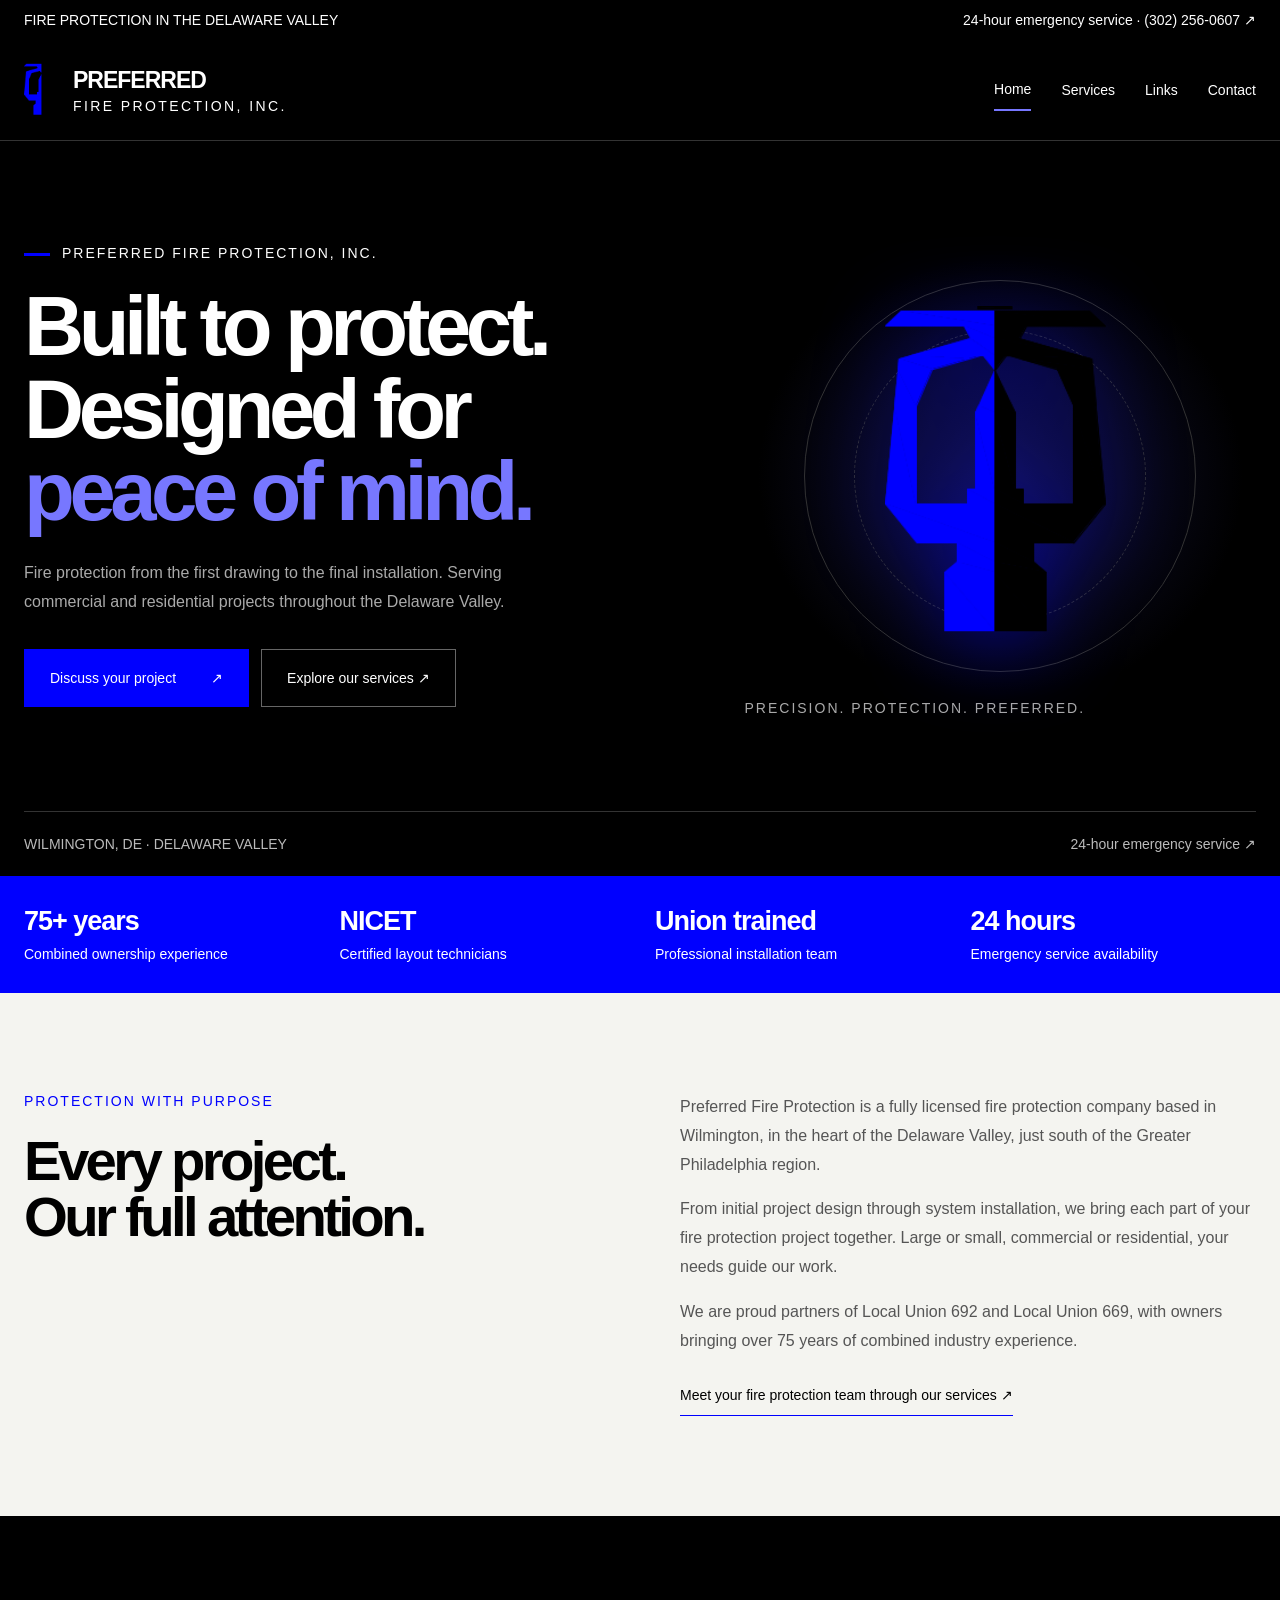
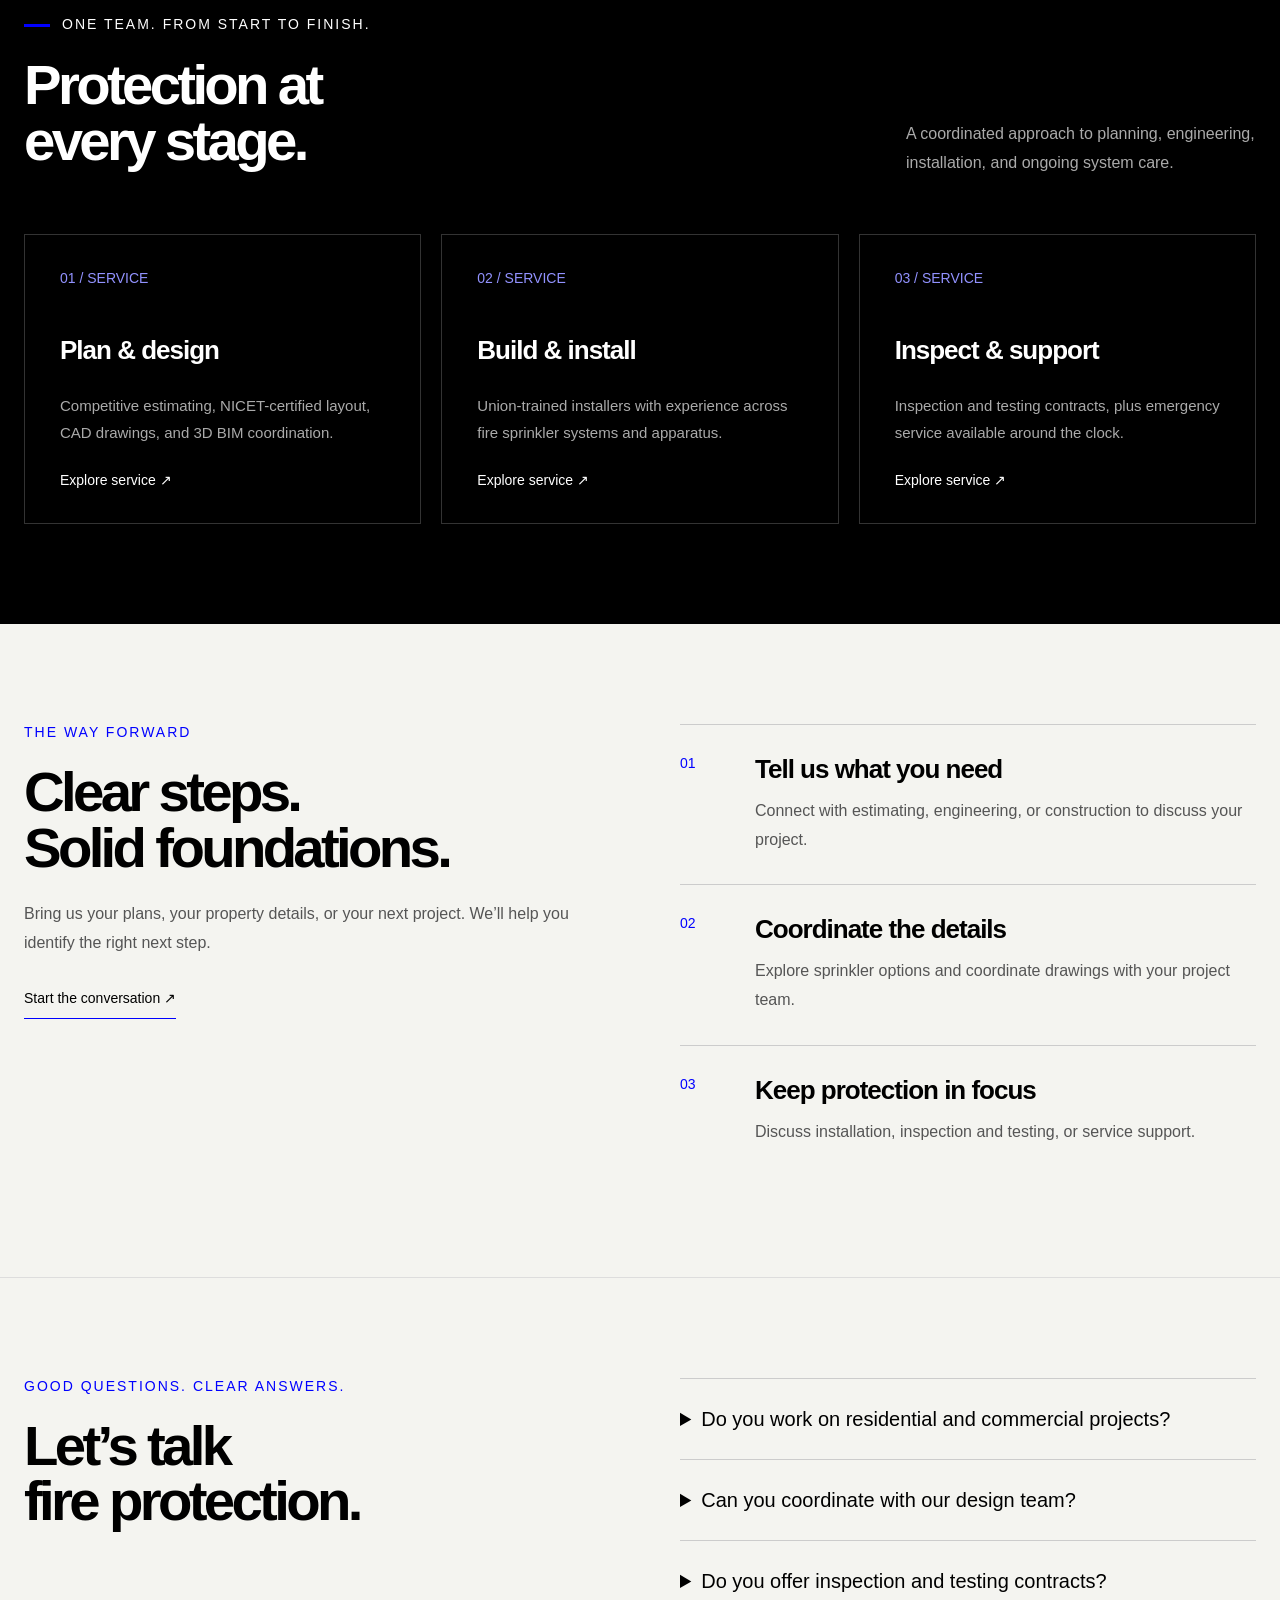
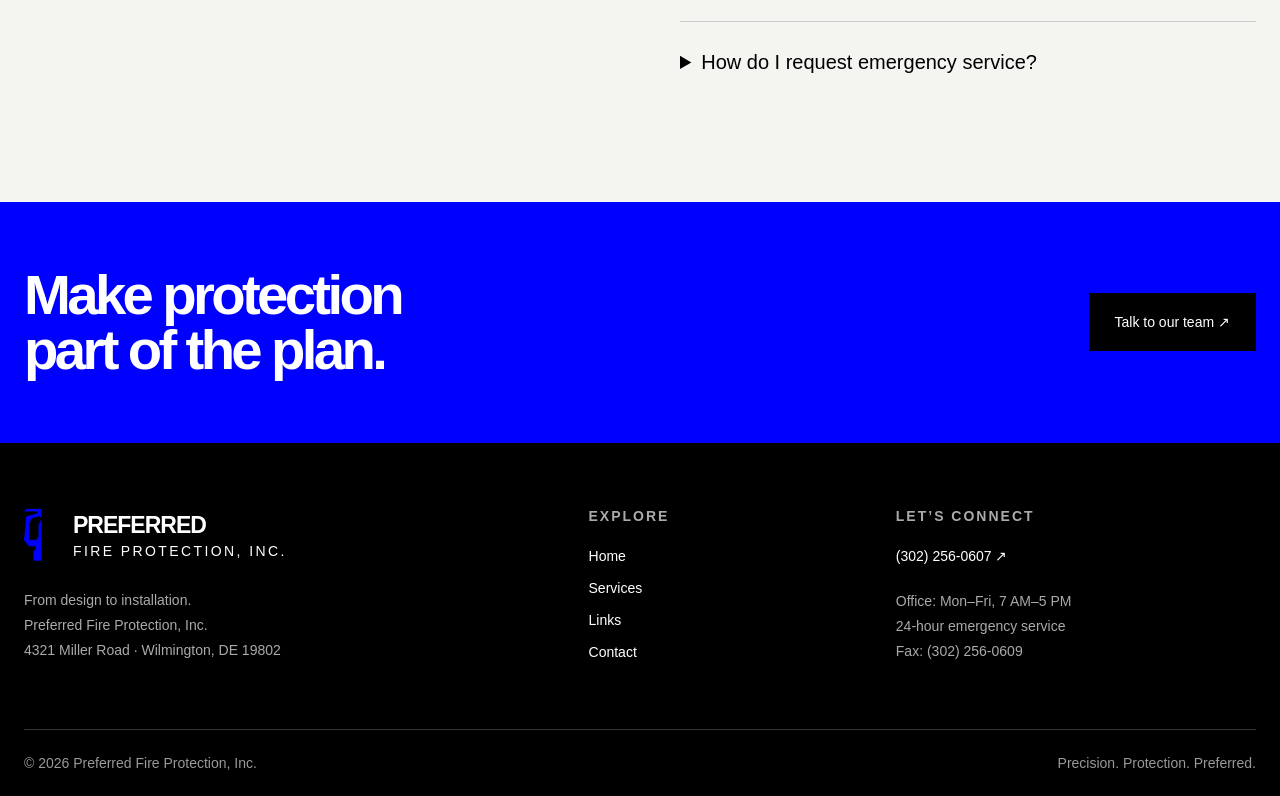
==== index.html @ bbe1a0db "Files" ====
<!doctype html><html lang="en"><head><meta charset="utf-8"><meta name="viewport" content="width=device-width,initial-scale=1"><meta name="theme-color" content="#000000"><title>Home | Preferred Fire Protection</title><meta name="description" content="Preferred Fire Protection in Wilmington, Delaware. Fire sprinkler design, installation, inspection, testing and 24-hour emergency service."><link rel="icon" href="assets/sprinklerPic3.png"><link rel="stylesheet" href="style.css"><script defer src="app.js"></script></head><body><div class="topbar"><div class="wrap"><span>FIRE PROTECTION IN THE DELAWARE VALLEY</span><a href="tel:+13022560607">24-hour emergency service · (302) 256-0607 ↗</a></div></div><header><div class="wrap"><a class="brand" href="index.html" aria-label="Preferred Fire Protection home"><img src="assets/sprinklerPic3.png" alt=""><div><strong>PREFERRED</strong><small>FIRE PROTECTION, INC.</small></div></a><button class="menu" aria-expanded="false" aria-controls="navigation">Menu</button><nav id="navigation"><a href="index.html" aria-current="page">Home</a><a href="services.html" >Services</a><a href="links.html" >Links</a><a href="contact.html" >Contact</a></nav></div></header><main id="main"><section class="hero"><div class="wrap hero-grid"><div><span class="eyebrow">Preferred Fire Protection, Inc.</span><h1>Built to protect.<br>Designed for<br><em>peace of mind.</em></h1><p>Fire protection from the first drawing to the final installation. Serving commercial and residential projects throughout the Delaware Valley.</p><div class="actions"><a class="btn" href="contact.html">Discuss your project <span>↗</span></a><a class="btn outline" href="services.html">Explore our services ↗</a></div></div><div class="art"><img src="assets/sprinklerPic3.png" alt="Preferred Fire Protection's original blue sprinkler artwork"><small>PRECISION. PROTECTION. PREFERRED.</small></div></div><div class="wrap hero-foot"><span>WILMINGTON, DE · DELAWARE VALLEY</span><a href="tel:+13022560607">24-hour emergency service ↗</a></div></section><section class="trust"><div class="wrap"><div><b>75+ years</b><span>Combined ownership experience</span></div><div><b>NICET</b><span>Certified layout technicians</span></div><div><b>Union trained</b><span>Professional installation team</span></div><div><b>24 hours</b><span>Emergency service availability</span></div></div></section><section class="section"><div class="wrap split reveal"><div><span class="tag">Protection with purpose</span><h2>Every project.<br>Our full attention.</h2></div><div><p>Preferred Fire Protection is a fully licensed fire protection company based in Wilmington, in the heart of the Delaware Valley, just south of the Greater Philadelphia region.</p><p>From initial project design through system installation, we bring each part of your fire protection project together. Large or small, commercial or residential, your needs guide our work.</p><p>We are proud partners of Local Union 692 and Local Union 669, with owners bringing over 75 years of combined industry experience.</p><a class="text-link" href="services.html">Meet your fire protection team through our services ↗</a></div></div></section><section class="section dark"><div class="wrap"><div class="heading reveal"><div><span class="eyebrow">One team. From start to finish.</span><h2>Protection at<br>every stage.</h2></div><p>A coordinated approach to planning, engineering, installation, and ongoing system care.</p></div><div class="cards"><article class="card reveal"><span class="number">01 / SERVICE</span><h3>Plan & design</h3><p>Competitive estimating, NICET-certified layout, CAD drawings, and 3D BIM coordination.</p><a href="services.html#service-0">Explore service ↗</a></article><article class="card reveal"><span class="number">02 / SERVICE</span><h3>Build & install</h3><p>Union-trained installers with experience across fire sprinkler systems and apparatus.</p><a href="services.html#service-2">Explore service ↗</a></article><article class="card reveal"><span class="number">03 / SERVICE</span><h3>Inspect & support</h3><p>Inspection and testing contracts, plus emergency service available around the clock.</p><a href="services.html#service-3">Explore service ↗</a></article></div></div></section><section class="section"><div class="wrap split"><div class="reveal"><span class="tag">The way forward</span><h2>Clear steps.<br>Solid foundations.</h2><p>Bring us your plans, your property details, or your next project. We’ll help you identify the right next step.</p><a class="text-link" href="contact.html">Start the conversation ↗</a></div><div class="reveal"><article class="line"><span>01</span><div><h3>Tell us what you need</h3><p>Connect with estimating, engineering, or construction to discuss your project.</p></div></article><article class="line"><span>02</span><div><h3>Coordinate the details</h3><p>Explore sprinkler options and coordinate drawings with your project team.</p></div></article><article class="line"><span>03</span><div><h3>Keep protection in focus</h3><p>Discuss installation, inspection and testing, or service support.</p></div></article></div></div></section><section class="section" style="border-top:1px solid #ddd"><div class="wrap split"><div><span class="tag">Good questions. Clear answers.</span><h2>Let’s talk<br>fire protection.</h2></div><div class="faq reveal"><details><summary>Do you work on residential and commercial projects?</summary><p>Yes. Preferred Fire Protection handles projects of all sizes, from commercial buildings to residential properties.</p></details><details><summary>Can you coordinate with our design team?</summary><p>Yes. Our layout technicians offer CAD drawings and 3D BIM coordination, with REVIT files available when required.</p></details><details><summary>Do you offer inspection and testing contracts?</summary><p>Yes. Contact our office to discuss an inspection and testing contract for your property.</p></details><details><summary>How do I request emergency service?</summary><p>Call (302) 256-0607 for 24-hour emergency service. For an active fire or immediate danger, call 911 first.</p></details></div></div></section></main><section class="cta"><div class="wrap"><h2>Make protection<br>part of the plan.</h2><a class="btn" href="contact.html">Talk to our team ↗</a></div></section><footer><div class="wrap"><div class="footer-grid"><div><a class="brand" href="index.html" aria-label="Preferred Fire Protection home"><img src="assets/sprinklerPic3.png" alt=""><div><strong>PREFERRED</strong><small>FIRE PROTECTION, INC.</small></div></a><p>From design to installation.<br>Preferred Fire Protection, Inc.<br>4321 Miller Road · Wilmington, DE 19802</p></div><div><h3>EXPLORE</h3><a href="index.html">Home</a><a href="services.html">Services</a><a href="links.html">Links</a><a href="contact.html">Contact</a></div><div><h3>LET’S CONNECT</h3><a href="tel:+13022560607">(302) 256-0607 ↗</a><p>Office: Mon–Fri, 7 AM–5 PM<br>24-hour emergency service<br>Fax: (302) 256-0609</p></div></div><div class="copyright"><span>© 2026 Preferred Fire Protection, Inc.</span><span>Precision. Protection. Preferred.</span></div></div></footer></body></html>
---- style.css ----
*{box-sizing:border-box} :root{--blue:#0000ff;--ink:#000;--paper:#f4f4f0}html{scroll-behavior:smooth;scroll-padding-top:30px}body{margin:0;background:var(--paper);color:#000;font:16px Arial,Helvetica,sans-serif}a{color:inherit;text-decoration:none}button,input,select,textarea{font:inherit}button,a{touch-action:manipulation}a:focus-visible,button:focus-visible,summary:focus-visible{outline:3px solid #7777ff;outline-offset:6px}.wrap{width:calc(100% - 48px);max-width:1240px;margin-inline:auto}.topbar{background:#000;color:#fff;font-size:14px}.topbar .wrap{display:flex;justify-content:space-between;padding-block:12px}header{background:#000;color:white;border-bottom:1px solid #333}header .wrap{height:100px;display:flex;align-items:center;justify-content:space-between;gap:30px}.brand{display:flex;align-items:center;gap:12px}.brand img{height:55px;width:37px;object-fit:contain}.brand strong{font-size:23px;letter-spacing:-1px}.brand small{display:block;font-size:14px;letter-spacing:2.4px;margin-top:4px}nav{display:flex;gap:30px;align-items:center}nav a{font-size:14px;padding:12px 0}nav a[aria-current],nav a:hover{border-bottom:2px solid #7777ff}.btn{display:inline-flex;align-items:center;justify-content:space-between;gap:35px;background:var(--blue);padding:20px 25px;color:white;font-size:14px;border:1px solid var(--blue);transition:transform .25s,background .25s;cursor:pointer}.btn:hover{transform:translateY(-3px);background:#2222ff}.btn.outline{background:transparent;border-color:#666}.menu{display:none;background:transparent;border:1px solid #666;color:white;padding:10px}.hero{background:#000;color:white;position:relative;overflow:hidden}.hero-grid{min-height:670px;display:grid;grid-template-columns:1.35fr 1fr;align-items:center;gap:30px;padding-block:80px}.eyebrow{display:block;font-size:14px;text-transform:uppercase;letter-spacing:2px;margin-bottom:25px}.eyebrow:before{content:'';display:inline-block;width:26px;height:3px;background:var(--blue);vertical-align:middle;margin-right:12px}h1,h2,h3,p{margin-top:0}h1,h2{font-weight:600;letter-spacing:-.065em;line-height:.99}h1{font-size:clamp(54px,6.5vw,94px);margin-bottom:26px}h1 em{font-style:normal;color:#7777ff}h2{font-size:clamp(40px,4.4vw,64px);margin-bottom:25px}h3{font-size:26px;letter-spacing:-1px;line-height:1.15}p{line-height:1.8;color:#555;max-width:650px}.hero p{color:#aaa;max-width:490px;margin-bottom:32px}.actions{display:flex;flex-wrap:wrap;gap:12px}.art{height:480px;position:relative;display:grid;place-items:center;background:radial-gradient(ellipse,#14143d 0%,#000 67%)}.art:before,.art:after{content:'';position:absolute;width:390px;height:390px;border:1px solid #333;border-radius:50%}.art:after{width:290px;height:290px;border-style:dashed;animation:rotate 60s linear infinite}.art img{position:relative;z-index:1;height:340px;max-width:90%;object-fit:contain;filter:drop-shadow(0 15px 40px #0000ff70);animation:float 7s ease-in-out infinite}.art small{position:absolute;bottom:0;left:0;color:#aaa;font-size:14px;letter-spacing:2px}.hero-foot{border-top:1px solid #333;display:flex;justify-content:space-between;padding-block:24px;font-size:14px;color:#bbb;gap:20px}.trust{background:var(--blue);color:white}.trust .wrap{display:grid;grid-template-columns:repeat(4,1fr);padding-block:30px;gap:30px}.trust b{display:block;font-size:27px;letter-spacing:-1px;margin-bottom:8px}.trust span{font-size:14px}.section{padding-block:100px}.split{display:grid;grid-template-columns:1fr 1fr;gap:80px}.tag{color:var(--blue);font-size:14px;text-transform:uppercase;letter-spacing:2px;margin-bottom:24px;display:block}.text-link{display:inline-block;padding-bottom:12px;border-bottom:1px solid var(--blue);font-size:14px;margin-top:16px}.dark{background:#000;color:white}.dark p{color:#aaa}.heading{display:flex;justify-content:space-between;gap:50px;align-items:end;margin-bottom:40px}.heading p{max-width:350px}.cards{display:grid;grid-template-columns:repeat(3,1fr);gap:20px}.card{padding:35px;min-height:290px;border:1px solid #333;transition:background .3s,transform .3s;display:flex;flex-direction:column}.card:hover{background:#111;transform:translateY(-6px)}.number{font-size:14px;color:#9292ff;margin-bottom:50px;display:block}.card p{font-size:15px;margin-bottom:25px}.card a{margin-top:auto;font-size:14px}.line{padding:30px 0;border-top:1px solid #ccc;display:grid;grid-template-columns:55px 1fr;gap:20px}.line span{color:var(--blue);font-size:14px}.line h3{margin-bottom:12px}.line p{margin-bottom:0}.faq details{border-top:1px solid #ccc;padding:25px 0}.faq summary{font-size:20px;cursor:pointer;line-height:1.5}.faq details p{margin-top:20px}.cta{background:var(--blue);color:white;padding-block:65px}.cta .wrap{display:flex;justify-content:space-between;align-items:center;gap:40px}.cta h2{max-width:720px;margin:0}.cta .btn{background:#000;border-color:#000;flex-shrink:0}footer{background:#000;color:white;padding-block:65px 25px}.footer-grid{display:grid;grid-template-columns:2fr 1fr 1.4fr;gap:50px}footer p{color:#aaa;font-size:14px;margin-top:25px}footer h3{font-size:14px;letter-spacing:2px;color:#aaa;margin-bottom:24px}footer a{display:block;font-size:14px;margin-bottom:16px}footer .brand{display:flex}.copyright{border-top:1px solid #333;padding-top:25px;margin-top:50px;color:#999;font-size:14px;display:flex;justify-content:space-between;gap:20px}.page-hero{padding-block:80px;background:#000;color:#fff}.page-hero h1{max-width:900px}.page-hero p{color:#aaa;margin-bottom:0}.service{display:grid;grid-template-columns:100px 1fr 1fr;gap:30px;padding-block:45px;border-top:1px solid #ccc}.service .number{color:var(--blue);font-size:30px}.service h3{font-size:34px}.service p{margin:0}.systems{display:flex;gap:12px;flex-wrap:wrap;margin-top:30px}.systems span{padding:14px 18px;border:1px solid #444;font-size:14px}.contact-grid{display:grid;grid-template-columns:1fr 1.3fr;gap:80px}.contact-grid a{overflow-wrap:anywhere}.departments article{padding-block:25px;border-bottom:1px solid #ccc}.departments h3{font-size:23px}.departments a{color:var(--blue)}.resources{display:grid;grid-template-columns:repeat(3,1fr);gap:25px}.resource{background:white;border:1px solid #ddd;padding:30px;display:flex;flex-direction:column}.resource img{width:100%;height:100px;object-fit:contain;margin-bottom:35px}.resource a{margin-top:auto}.reveal{transition:opacity .7s,transform .7s}.motion .reveal:not(.shown){opacity:0;transform:translateY(24px)}@keyframes float{50%{transform:translateY(-16px)}}@keyframes rotate{to{transform:rotate(360deg)}}@media(max-width:800px){header .wrap{height:85px}.menu{display:block}nav{display:none;position:absolute;top:127px;left:0;right:0;padding:25px;background:#000;z-index:10;flex-direction:column;align-items:stretch}nav.open{display:flex}.hero-grid{grid-template-columns:1fr;padding-block:55px;gap:15px}.art{height:310px}.art img{height:240px}.art:before{width:280px;height:280px}.art:after{width:220px;height:220px}.art small{font-size:14px}.hero-foot{flex-wrap:wrap}.trust .wrap{grid-template-columns:1fr 1fr}.section{padding-block:65px}.split,.contact-grid{grid-template-columns:1fr;gap:35px}.cards,.resources{grid-template-columns:1fr}.heading{display:block}.heading p{margin-top:25px}.service{grid-template-columns:40px 1fr;gap:15px}.service p{grid-column:2}.cta .wrap{align-items:start;flex-direction:column}.footer-grid{grid-template-columns:1fr;gap:30px}.topbar .wrap span{display:none}.copyright{flex-direction:column}.page-hero{padding-block:60px}}@media(prefers-reduced-motion:reduce){*{animation:none!important;transition:none!important;scroll-behavior:auto!important}.motion .reveal:not(.shown){opacity:1;transform:none}}
@media(max-width:800px){.brand strong{font-size:20px}.brand small{letter-spacing:.6px;font-size:14px}.brand{gap:8px}.brand img{width:27px;height:45px}header .wrap{gap:15px}}
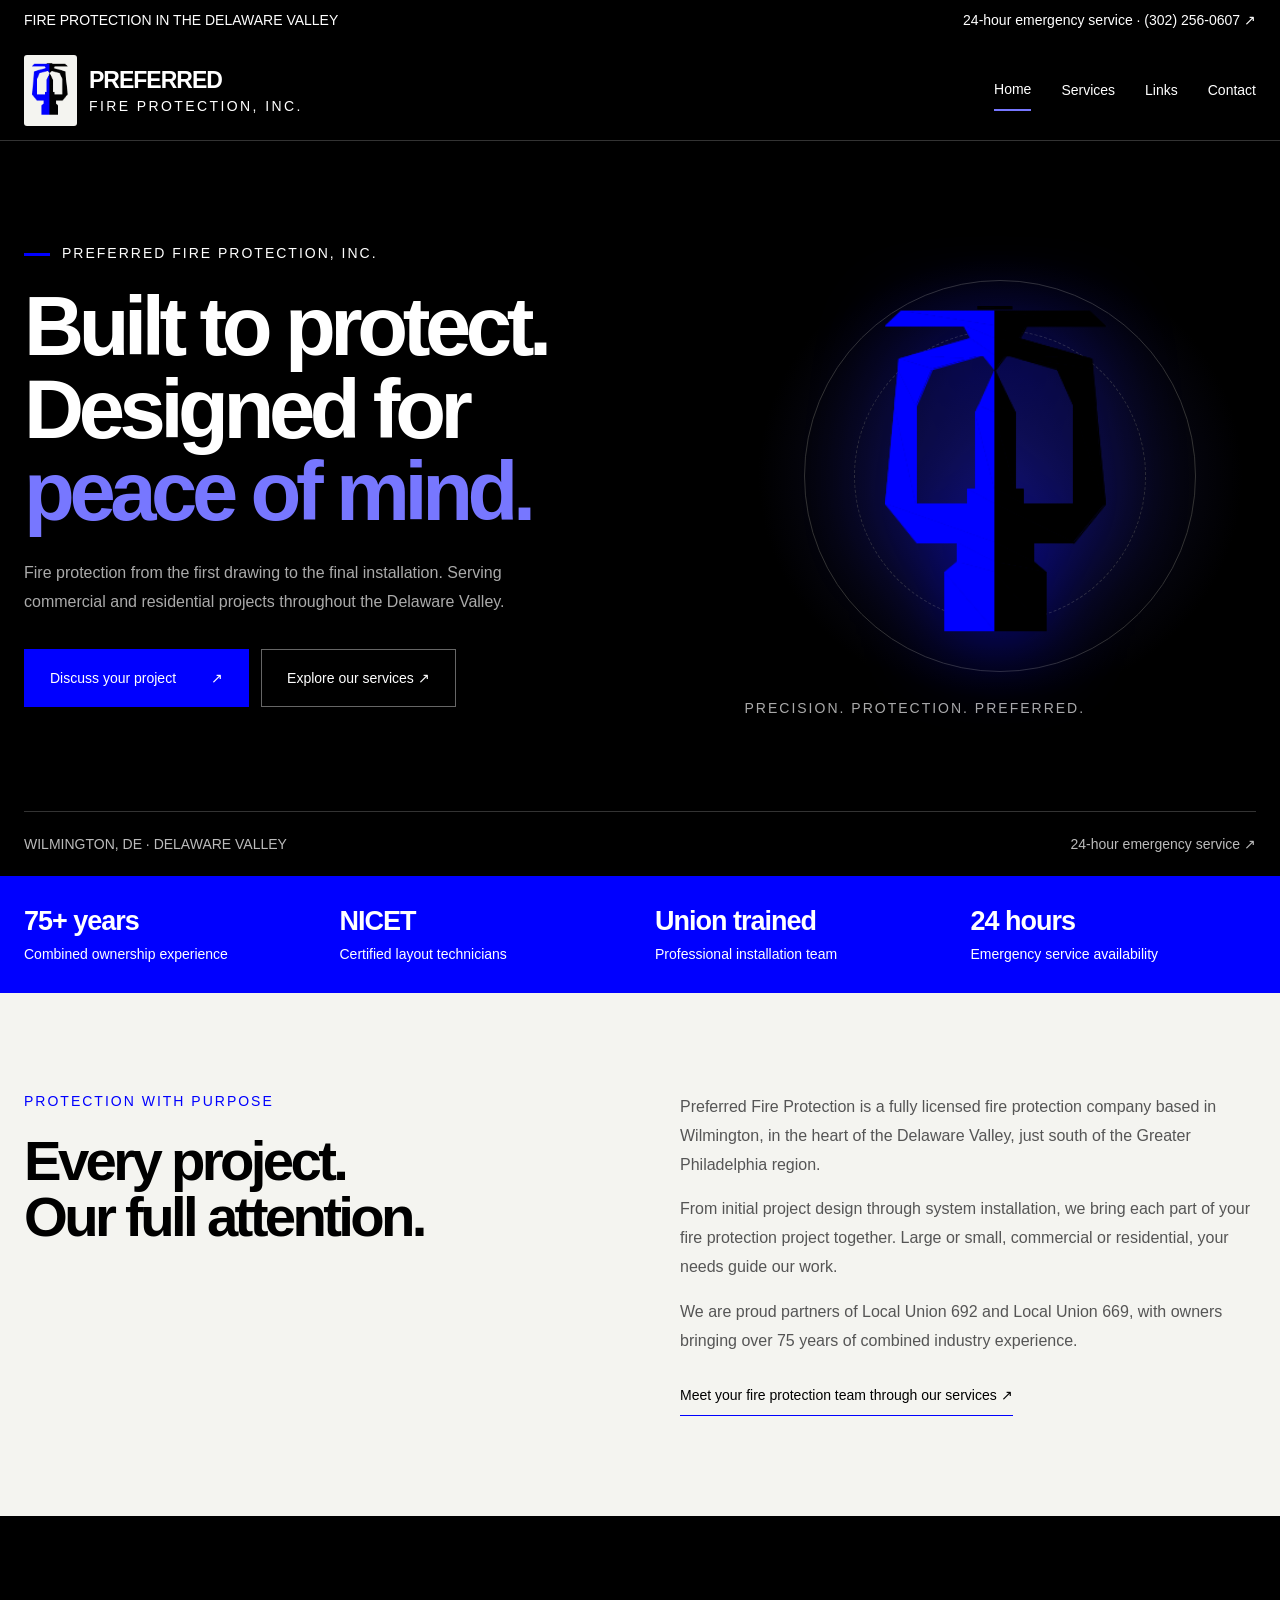
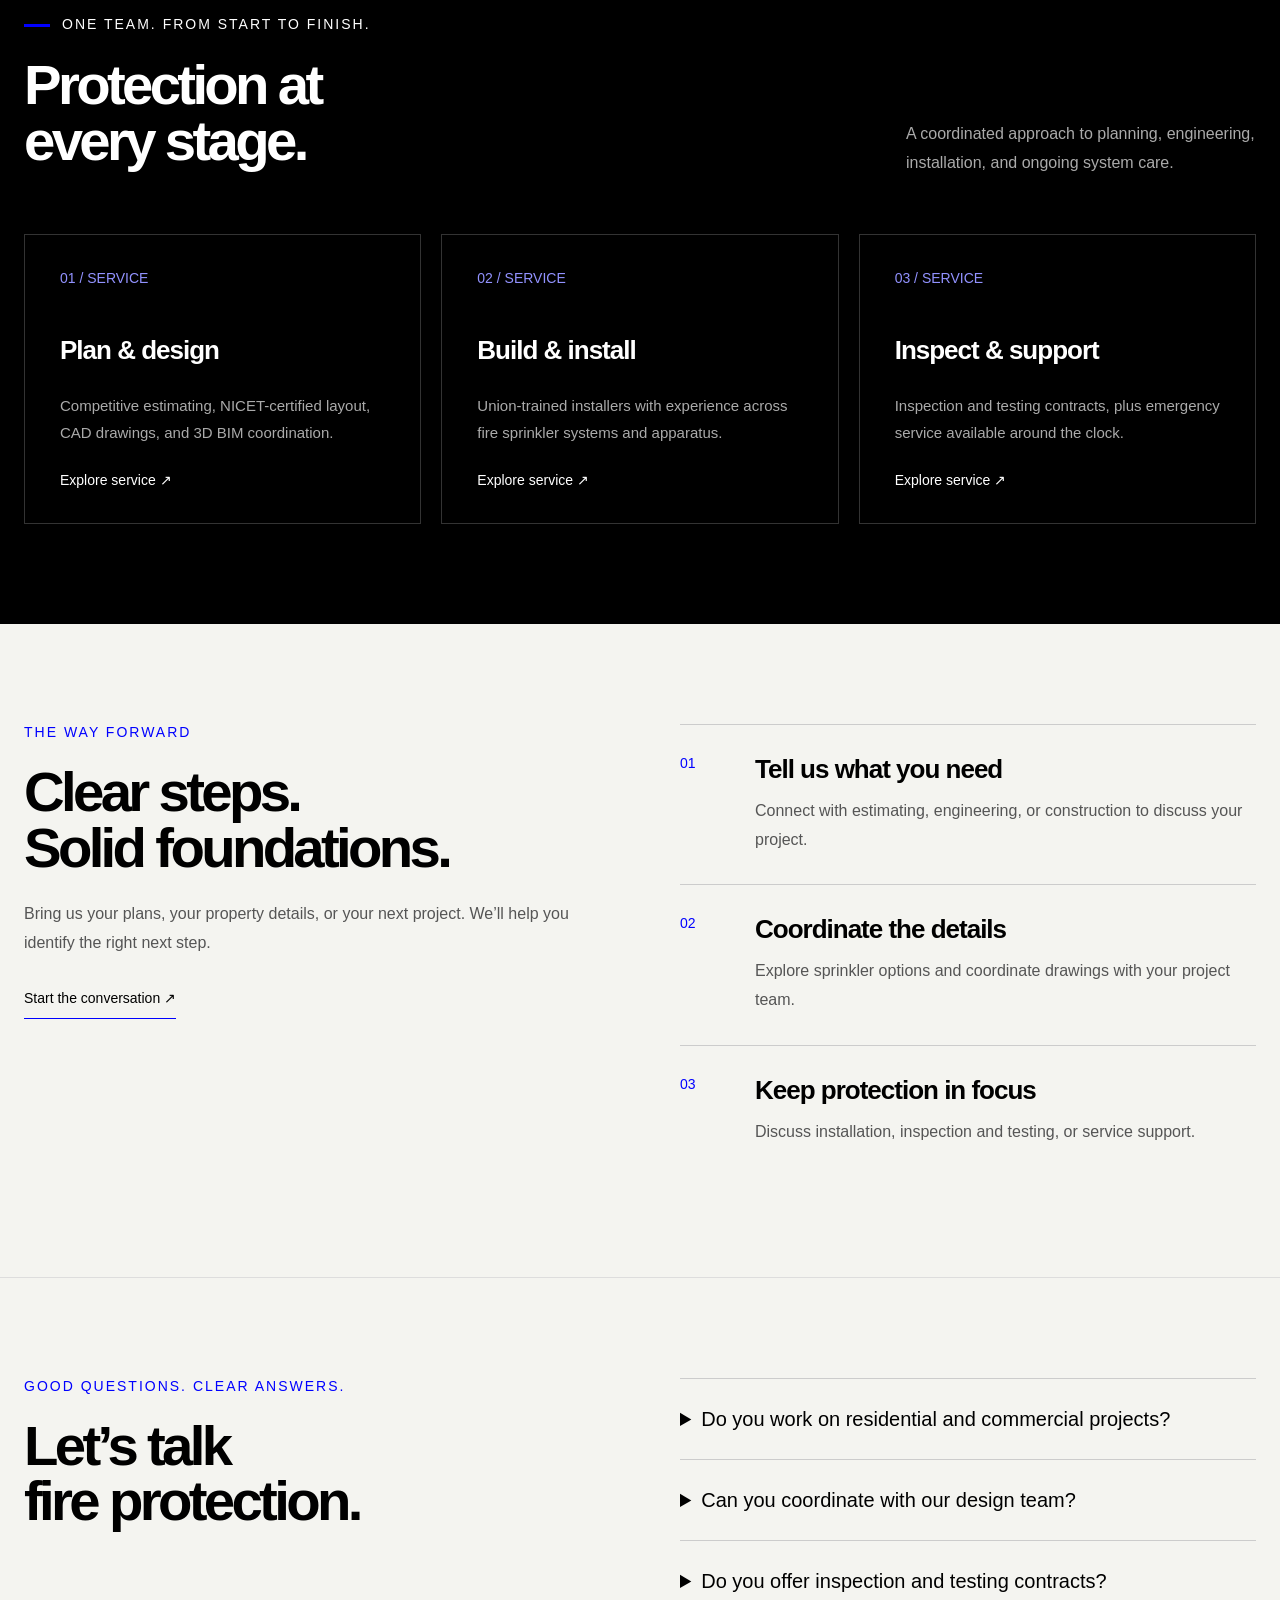
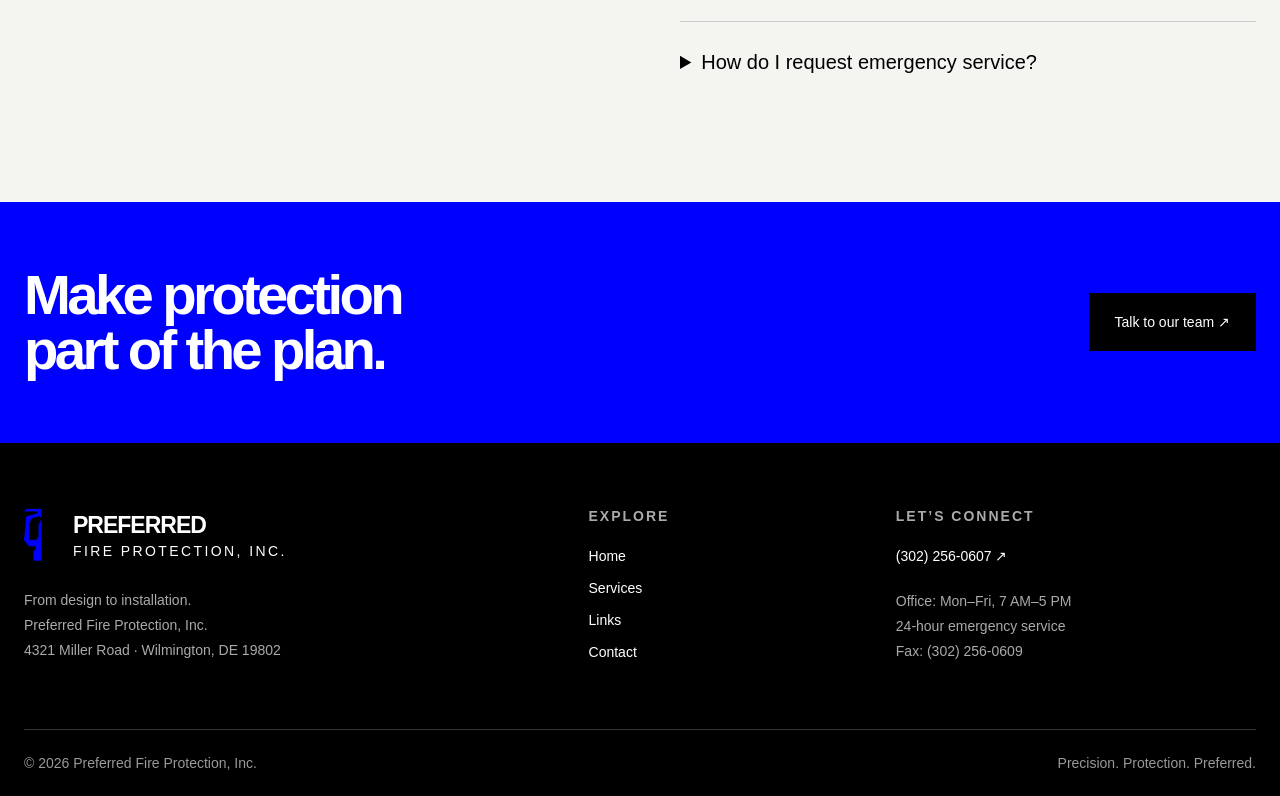
==== commit 18fa7bdd: "Alerts" ====
--- a/index.html
+++ b/index.html
@@ -1 +1 @@
-<!doctype html><html lang="en"><head><meta charset="utf-8"><meta name="viewport" content="width=device-width,initial-scale=1"><meta name="theme-color" content="#000000"><title>Home | Preferred Fire Protection</title><meta name="description" content="Preferred Fire Protection in Wilmington, Delaware. Fire sprinkler design, installation, inspection, testing and 24-hour emergency service."><link rel="icon" href="assets/sprinklerPic3.png"><link rel="stylesheet" href="style.css"><script defer src="app.js"></script></head><body><div class="topbar"><div class="wrap"><span>FIRE PROTECTION IN THE DELAWARE VALLEY</span><a href="tel:+13022560607">24-hour emergency service · (302) 256-0607 ↗</a></div></div><header><div class="wrap"><a class="brand" href="index.html" aria-label="Preferred Fire Protection home"><img src="assets/sprinklerPic3.png" alt=""><div><strong>PREFERRED</strong><small>FIRE PROTECTION, INC.</small></div></a><button class="menu" aria-expanded="false" aria-controls="navigation">Menu</button><nav id="navigation"><a href="index.html" aria-current="page">Home</a><a href="services.html" >Services</a><a href="links.html" >Links</a><a href="contact.html" >Contact</a></nav></div></header><main id="main"><section class="hero"><div class="wrap hero-grid"><div><span class="eyebrow">Preferred Fire Protection, Inc.</span><h1>Built to protect.<br>Designed for<br><em>peace of mind.</em></h1><p>Fire protection from the first drawing to the final installation. Serving commercial and residential projects throughout the Delaware Valley.</p><div class="actions"><a class="btn" href="contact.html">Discuss your project <span>↗</span></a><a class="btn outline" href="services.html">Explore our services ↗</a></div></div><div class="art"><img src="assets/sprinklerPic3.png" alt="Preferred Fire Protection's original blue sprinkler artwork"><small>PRECISION. PROTECTION. PREFERRED.</small></div></div><div class="wrap hero-foot"><span>WILMINGTON, DE · DELAWARE VALLEY</span><a href="tel:+13022560607">24-hour emergency service ↗</a></div></section><section class="trust"><div class="wrap"><div><b>75+ years</b><span>Combined ownership experience</span></div><div><b>NICET</b><span>Certified layout technicians</span></div><div><b>Union trained</b><span>Professional installation team</span></div><div><b>24 hours</b><span>Emergency service availability</span></div></div></section><section class="section"><div class="wrap split reveal"><div><span class="tag">Protection with purpose</span><h2>Every project.<br>Our full attention.</h2></div><div><p>Preferred Fire Protection is a fully licensed fire protection company based in Wilmington, in the heart of the Delaware Valley, just south of the Greater Philadelphia region.</p><p>From initial project design through system installation, we bring each part of your fire protection project together. Large or small, commercial or residential, your needs guide our work.</p><p>We are proud partners of Local Union 692 and Local Union 669, with owners bringing over 75 years of combined industry experience.</p><a class="text-link" href="services.html">Meet your fire protection team through our services ↗</a></div></div></section><section class="section dark"><div class="wrap"><div class="heading reveal"><div><span class="eyebrow">One team. From start to finish.</span><h2>Protection at<br>every stage.</h2></div><p>A coordinated approach to planning, engineering, installation, and ongoing system care.</p></div><div class="cards"><article class="card reveal"><span class="number">01 / SERVICE</span><h3>Plan & design</h3><p>Competitive estimating, NICET-certified layout, CAD drawings, and 3D BIM coordination.</p><a href="services.html#service-0">Explore service ↗</a></article><article class="card reveal"><span class="number">02 / SERVICE</span><h3>Build & install</h3><p>Union-trained installers with experience across fire sprinkler systems and apparatus.</p><a href="services.html#service-2">Explore service ↗</a></article><article class="card reveal"><span class="number">03 / SERVICE</span><h3>Inspect & support</h3><p>Inspection and testing contracts, plus emergency service available around the clock.</p><a href="services.html#service-3">Explore service ↗</a></article></div></div></section><section class="section"><div class="wrap split"><div class="reveal"><span class="tag">The way forward</span><h2>Clear steps.<br>Solid foundations.</h2><p>Bring us your plans, your property details, or your next project. We’ll help you identify the right next step.</p><a class="text-link" href="contact.html">Start the conversation ↗</a></div><div class="reveal"><article class="line"><span>01</span><div><h3>Tell us what you need</h3><p>Connect with estimating, engineering, or construction to discuss your project.</p></div></article><article class="line"><span>02</span><div><h3>Coordinate the details</h3><p>Explore sprinkler options and coordinate drawings with your project team.</p></div></article><article class="line"><span>03</span><div><h3>Keep protection in focus</h3><p>Discuss installation, inspection and testing, or service support.</p></div></article></div></div></section><section class="section" style="border-top:1px solid #ddd"><div class="wrap split"><div><span class="tag">Good questions. Clear answers.</span><h2>Let’s talk<br>fire protection.</h2></div><div class="faq reveal"><details><summary>Do you work on residential and commercial projects?</summary><p>Yes. Preferred Fire Protection handles projects of all sizes, from commercial buildings to residential properties.</p></details><details><summary>Can you coordinate with our design team?</summary><p>Yes. Our layout technicians offer CAD drawings and 3D BIM coordination, with REVIT files available when required.</p></details><details><summary>Do you offer inspection and testing contracts?</summary><p>Yes. Contact our office to discuss an inspection and testing contract for your property.</p></details><details><summary>How do I request emergency service?</summary><p>Call (302) 256-0607 for 24-hour emergency service. For an active fire or immediate danger, call 911 first.</p></details></div></div></section></main><section class="cta"><div class="wrap"><h2>Make protection<br>part of the plan.</h2><a class="btn" href="contact.html">Talk to our team ↗</a></div></section><footer><div class="wrap"><div class="footer-grid"><div><a class="brand" href="index.html" aria-label="Preferred Fire Protection home"><img src="assets/sprinklerPic3.png" alt=""><div><strong>PREFERRED</strong><small>FIRE PROTECTION, INC.</small></div></a><p>From design to installation.<br>Preferred Fire Protection, Inc.<br>4321 Miller Road · Wilmington, DE 19802</p></div><div><h3>EXPLORE</h3><a href="index.html">Home</a><a href="services.html">Services</a><a href="links.html">Links</a><a href="contact.html">Contact</a></div><div><h3>LET’S CONNECT</h3><a href="tel:+13022560607">(302) 256-0607 ↗</a><p>Office: Mon–Fri, 7 AM–5 PM<br>24-hour emergency service<br>Fax: (302) 256-0609</p></div></div><div class="copyright"><span>© 2026 Preferred Fire Protection, Inc.</span><span>Precision. Protection. Preferred.</span></div></div></footer></body></html>+<!doctype html><html lang="en"><head><meta charset="utf-8"><meta name="viewport" content="width=device-width,initial-scale=1"><meta name="theme-color" content="#000000"><title>Home | Preferred Fire Protection</title><meta name="description" content="Preferred Fire Protection in Wilmington, Delaware. Fire sprinkler design, installation, inspection, testing and 24-hour emergency service."><link rel="icon" href="assets/sprinklerPic3.png"><link rel="stylesheet" href="style.css"><script defer src="app.js"></script><script defer src="./preview-alerts.js" data-site="preferred-fire"></script></head><body><div class="topbar"><div class="wrap"><span>FIRE PROTECTION IN THE DELAWARE VALLEY</span><a href="tel:+13022560607">24-hour emergency service · (302) 256-0607 ↗</a></div></div><header><div class="wrap"><a class="brand" href="index.html" aria-label="Preferred Fire Protection home"><img src="assets/sprinklerPic3.png" alt=""><div><strong>PREFERRED</strong><small>FIRE PROTECTION, INC.</small></div></a><button class="menu" aria-expanded="false" aria-controls="navigation">Menu</button><nav id="navigation"><a href="index.html" aria-current="page">Home</a><a href="services.html" >Services</a><a href="links.html" >Links</a><a href="contact.html" >Contact</a></nav></div></header><main id="main"><section class="hero"><div class="wrap hero-grid"><div><span class="eyebrow">Preferred Fire Protection, Inc.</span><h1>Built to protect.<br>Designed for<br><em>peace of mind.</em></h1><p>Fire protection from the first drawing to the final installation. Serving commercial and residential projects throughout the Delaware Valley.</p><div class="actions"><a class="btn" href="contact.html">Discuss your project <span>↗</span></a><a class="btn outline" href="services.html">Explore our services ↗</a></div></div><div class="art"><img src="assets/sprinklerPic3.png" alt="Preferred Fire Protection's original blue sprinkler artwork"><small>PRECISION. PROTECTION. PREFERRED.</small></div></div><div class="wrap hero-foot"><span>WILMINGTON, DE · DELAWARE VALLEY</span><a href="tel:+13022560607">24-hour emergency service ↗</a></div></section><section class="trust"><div class="wrap"><div><b>75+ years</b><span>Combined ownership experience</span></div><div><b>NICET</b><span>Certified layout technicians</span></div><div><b>Union trained</b><span>Professional installation team</span></div><div><b>24 hours</b><span>Emergency service availability</span></div></div></section><section class="section"><div class="wrap split reveal"><div><span class="tag">Protection with purpose</span><h2>Every project.<br>Our full attention.</h2></div><div><p>Preferred Fire Protection is a fully licensed fire protection company based in Wilmington, in the heart of the Delaware Valley, just south of the Greater Philadelphia region.</p><p>From initial project design through system installation, we bring each part of your fire protection project together. Large or small, commercial or residential, your needs guide our work.</p><p>We are proud partners of Local Union 692 and Local Union 669, with owners bringing over 75 years of combined industry experience.</p><a class="text-link" href="services.html">Meet your fire protection team through our services ↗</a></div></div></section><section class="section dark"><div class="wrap"><div class="heading reveal"><div><span class="eyebrow">One team. From start to finish.</span><h2>Protection at<br>every stage.</h2></div><p>A coordinated approach to planning, engineering, installation, and ongoing system care.</p></div><div class="cards"><article class="card reveal"><span class="number">01 / SERVICE</span><h3>Plan & design</h3><p>Competitive estimating, NICET-certified layout, CAD drawings, and 3D BIM coordination.</p><a href="services.html#service-0">Explore service ↗</a></article><article class="card reveal"><span class="number">02 / SERVICE</span><h3>Build & install</h3><p>Union-trained installers with experience across fire sprinkler systems and apparatus.</p><a href="services.html#service-2">Explore service ↗</a></article><article class="card reveal"><span class="number">03 / SERVICE</span><h3>Inspect & support</h3><p>Inspection and testing contracts, plus emergency service available around the clock.</p><a href="services.html#service-3">Explore service ↗</a></article></div></div></section><section class="section"><div class="wrap split"><div class="reveal"><span class="tag">The way forward</span><h2>Clear steps.<br>Solid foundations.</h2><p>Bring us your plans, your property details, or your next project. We’ll help you identify the right next step.</p><a class="text-link" href="contact.html">Start the conversation ↗</a></div><div class="reveal"><article class="line"><span>01</span><div><h3>Tell us what you need</h3><p>Connect with estimating, engineering, or construction to discuss your project.</p></div></article><article class="line"><span>02</span><div><h3>Coordinate the details</h3><p>Explore sprinkler options and coordinate drawings with your project team.</p></div></article><article class="line"><span>03</span><div><h3>Keep protection in focus</h3><p>Discuss installation, inspection and testing, or service support.</p></div></article></div></div></section><section class="section" style="border-top:1px solid #ddd"><div class="wrap split"><div><span class="tag">Good questions. Clear answers.</span><h2>Let’s talk<br>fire protection.</h2></div><div class="faq reveal"><details><summary>Do you work on residential and commercial projects?</summary><p>Yes. Preferred Fire Protection handles projects of all sizes, from commercial buildings to residential properties.</p></details><details><summary>Can you coordinate with our design team?</summary><p>Yes. Our layout technicians offer CAD drawings and 3D BIM coordination, with REVIT files available when required.</p></details><details><summary>Do you offer inspection and testing contracts?</summary><p>Yes. Contact our office to discuss an inspection and testing contract for your property.</p></details><details><summary>How do I request emergency service?</summary><p>Call (302) 256-0607 for 24-hour emergency service. For an active fire or immediate danger, call 911 first.</p></details></div></div></section></main><section class="cta"><div class="wrap"><h2>Make protection<br>part of the plan.</h2><a class="btn" href="contact.html">Talk to our team ↗</a></div></section><footer><div class="wrap"><div class="footer-grid"><div><a class="brand" href="index.html" aria-label="Preferred Fire Protection home"><img src="assets/sprinklerPic3.png" alt=""><div><strong>PREFERRED</strong><small>FIRE PROTECTION, INC.</small></div></a><p>From design to installation.<br>Preferred Fire Protection, Inc.<br>4321 Miller Road · Wilmington, DE 19802</p></div><div><h3>EXPLORE</h3><a href="index.html">Home</a><a href="services.html">Services</a><a href="links.html">Links</a><a href="contact.html">Contact</a></div><div><h3>LET’S CONNECT</h3><a href="tel:+13022560607">(302) 256-0607 ↗</a><p>Office: Mon–Fri, 7 AM–5 PM<br>24-hour emergency service<br>Fax: (302) 256-0609</p></div></div><div class="copyright"><span>© 2026 Preferred Fire Protection, Inc.</span><span>Precision. Protection. Preferred.</span></div></div></footer></body></html>
--- a/style.css
+++ b/style.css
@@ -1,2 +1,35 @@
 *{box-sizing:border-box} :root{--blue:#0000ff;--ink:#000;--paper:#f4f4f0}html{scroll-behavior:smooth;scroll-padding-top:30px}body{margin:0;background:var(--paper);color:#000;font:16px Arial,Helvetica,sans-serif}a{color:inherit;text-decoration:none}button,input,select,textarea{font:inherit}button,a{touch-action:manipulation}a:focus-visible,button:focus-visible,summary:focus-visible{outline:3px solid #7777ff;outline-offset:6px}.wrap{width:calc(100% - 48px);max-width:1240px;margin-inline:auto}.topbar{background:#000;color:#fff;font-size:14px}.topbar .wrap{display:flex;justify-content:space-between;padding-block:12px}header{background:#000;color:white;border-bottom:1px solid #333}header .wrap{height:100px;display:flex;align-items:center;justify-content:space-between;gap:30px}.brand{display:flex;align-items:center;gap:12px}.brand img{height:55px;width:37px;object-fit:contain}.brand strong{font-size:23px;letter-spacing:-1px}.brand small{display:block;font-size:14px;letter-spacing:2.4px;margin-top:4px}nav{display:flex;gap:30px;align-items:center}nav a{font-size:14px;padding:12px 0}nav a[aria-current],nav a:hover{border-bottom:2px solid #7777ff}.btn{display:inline-flex;align-items:center;justify-content:space-between;gap:35px;background:var(--blue);padding:20px 25px;color:white;font-size:14px;border:1px solid var(--blue);transition:transform .25s,background .25s;cursor:pointer}.btn:hover{transform:translateY(-3px);background:#2222ff}.btn.outline{background:transparent;border-color:#666}.menu{display:none;background:transparent;border:1px solid #666;color:white;padding:10px}.hero{background:#000;color:white;position:relative;overflow:hidden}.hero-grid{min-height:670px;display:grid;grid-template-columns:1.35fr 1fr;align-items:center;gap:30px;padding-block:80px}.eyebrow{display:block;font-size:14px;text-transform:uppercase;letter-spacing:2px;margin-bottom:25px}.eyebrow:before{content:'';display:inline-block;width:26px;height:3px;background:var(--blue);vertical-align:middle;margin-right:12px}h1,h2,h3,p{margin-top:0}h1,h2{font-weight:600;letter-spacing:-.065em;line-height:.99}h1{font-size:clamp(54px,6.5vw,94px);margin-bottom:26px}h1 em{font-style:normal;color:#7777ff}h2{font-size:clamp(40px,4.4vw,64px);margin-bottom:25px}h3{font-size:26px;letter-spacing:-1px;line-height:1.15}p{line-height:1.8;color:#555;max-width:650px}.hero p{color:#aaa;max-width:490px;margin-bottom:32px}.actions{display:flex;flex-wrap:wrap;gap:12px}.art{height:480px;position:relative;display:grid;place-items:center;background:radial-gradient(ellipse,#14143d 0%,#000 67%)}.art:before,.art:after{content:'';position:absolute;width:390px;height:390px;border:1px solid #333;border-radius:50%}.art:after{width:290px;height:290px;border-style:dashed;animation:rotate 60s linear infinite}.art img{position:relative;z-index:1;height:340px;max-width:90%;object-fit:contain;filter:drop-shadow(0 15px 40px #0000ff70);animation:float 7s ease-in-out infinite}.art small{position:absolute;bottom:0;left:0;color:#aaa;font-size:14px;letter-spacing:2px}.hero-foot{border-top:1px solid #333;display:flex;justify-content:space-between;padding-block:24px;font-size:14px;color:#bbb;gap:20px}.trust{background:var(--blue);color:white}.trust .wrap{display:grid;grid-template-columns:repeat(4,1fr);padding-block:30px;gap:30px}.trust b{display:block;font-size:27px;letter-spacing:-1px;margin-bottom:8px}.trust span{font-size:14px}.section{padding-block:100px}.split{display:grid;grid-template-columns:1fr 1fr;gap:80px}.tag{color:var(--blue);font-size:14px;text-transform:uppercase;letter-spacing:2px;margin-bottom:24px;display:block}.text-link{display:inline-block;padding-bottom:12px;border-bottom:1px solid var(--blue);font-size:14px;margin-top:16px}.dark{background:#000;color:white}.dark p{color:#aaa}.heading{display:flex;justify-content:space-between;gap:50px;align-items:end;margin-bottom:40px}.heading p{max-width:350px}.cards{display:grid;grid-template-columns:repeat(3,1fr);gap:20px}.card{padding:35px;min-height:290px;border:1px solid #333;transition:background .3s,transform .3s;display:flex;flex-direction:column}.card:hover{background:#111;transform:translateY(-6px)}.number{font-size:14px;color:#9292ff;margin-bottom:50px;display:block}.card p{font-size:15px;margin-bottom:25px}.card a{margin-top:auto;font-size:14px}.line{padding:30px 0;border-top:1px solid #ccc;display:grid;grid-template-columns:55px 1fr;gap:20px}.line span{color:var(--blue);font-size:14px}.line h3{margin-bottom:12px}.line p{margin-bottom:0}.faq details{border-top:1px solid #ccc;padding:25px 0}.faq summary{font-size:20px;cursor:pointer;line-height:1.5}.faq details p{margin-top:20px}.cta{background:var(--blue);color:white;padding-block:65px}.cta .wrap{display:flex;justify-content:space-between;align-items:center;gap:40px}.cta h2{max-width:720px;margin:0}.cta .btn{background:#000;border-color:#000;flex-shrink:0}footer{background:#000;color:white;padding-block:65px 25px}.footer-grid{display:grid;grid-template-columns:2fr 1fr 1.4fr;gap:50px}footer p{color:#aaa;font-size:14px;margin-top:25px}footer h3{font-size:14px;letter-spacing:2px;color:#aaa;margin-bottom:24px}footer a{display:block;font-size:14px;margin-bottom:16px}footer .brand{display:flex}.copyright{border-top:1px solid #333;padding-top:25px;margin-top:50px;color:#999;font-size:14px;display:flex;justify-content:space-between;gap:20px}.page-hero{padding-block:80px;background:#000;color:#fff}.page-hero h1{max-width:900px}.page-hero p{color:#aaa;margin-bottom:0}.service{display:grid;grid-template-columns:100px 1fr 1fr;gap:30px;padding-block:45px;border-top:1px solid #ccc}.service .number{color:var(--blue);font-size:30px}.service h3{font-size:34px}.service p{margin:0}.systems{display:flex;gap:12px;flex-wrap:wrap;margin-top:30px}.systems span{padding:14px 18px;border:1px solid #444;font-size:14px}.contact-grid{display:grid;grid-template-columns:1fr 1.3fr;gap:80px}.contact-grid a{overflow-wrap:anywhere}.departments article{padding-block:25px;border-bottom:1px solid #ccc}.departments h3{font-size:23px}.departments a{color:var(--blue)}.resources{display:grid;grid-template-columns:repeat(3,1fr);gap:25px}.resource{background:white;border:1px solid #ddd;padding:30px;display:flex;flex-direction:column}.resource img{width:100%;height:100px;object-fit:contain;margin-bottom:35px}.resource a{margin-top:auto}.reveal{transition:opacity .7s,transform .7s}.motion .reveal:not(.shown){opacity:0;transform:translateY(24px)}@keyframes float{50%{transform:translateY(-16px)}}@keyframes rotate{to{transform:rotate(360deg)}}@media(max-width:800px){header .wrap{height:85px}.menu{display:block}nav{display:none;position:absolute;top:127px;left:0;right:0;padding:25px;background:#000;z-index:10;flex-direction:column;align-items:stretch}nav.open{display:flex}.hero-grid{grid-template-columns:1fr;padding-block:55px;gap:15px}.art{height:310px}.art img{height:240px}.art:before{width:280px;height:280px}.art:after{width:220px;height:220px}.art small{font-size:14px}.hero-foot{flex-wrap:wrap}.trust .wrap{grid-template-columns:1fr 1fr}.section{padding-block:65px}.split,.contact-grid{grid-template-columns:1fr;gap:35px}.cards,.resources{grid-template-columns:1fr}.heading{display:block}.heading p{margin-top:25px}.service{grid-template-columns:40px 1fr;gap:15px}.service p{grid-column:2}.cta .wrap{align-items:start;flex-direction:column}.footer-grid{grid-template-columns:1fr;gap:30px}.topbar .wrap span{display:none}.copyright{flex-direction:column}.page-hero{padding-block:60px}}@media(prefers-reduced-motion:reduce){*{animation:none!important;transition:none!important;scroll-behavior:auto!important}.motion .reveal:not(.shown){opacity:1;transform:none}}
-@media(max-width:800px){.brand strong{font-size:20px}.brand small{letter-spacing:.6px;font-size:14px}.brand{gap:8px}.brand img{width:27px;height:45px}header .wrap{gap:15px}}+@media(max-width:800px){.brand strong{font-size:20px}.brand small{letter-spacing:.6px;font-size:14px}.brand{gap:8px}.brand img{width:27px;height:45px}header .wrap{gap:15px}}
+
+/* Light backing preserves the blue and black header logo artwork. */
+header .brand img {
+  background-color: #f4f4f0;
+  padding: 8px;
+  width: 53px;
+  height: 71px;
+  border-radius: 3px;
+  flex-shrink: 0;
+}
+@media (max-width: 800px) {
+  header .brand img {
+    width: 43px;
+    height: 61px;
+  }
+}
+
+/* Locally hosted stock photography in the services systems section. */
+.system-gallery{display:grid;grid-template-columns:repeat(3,minmax(0,1fr));gap:24px;margin-top:45px}
+.system-photo{margin:0;min-width:0}
+.system-photo-frame{overflow:hidden;background:#191919;aspect-ratio:4/3}
+.system-photo img{display:block;width:100%;height:100%;object-fit:cover;transition:transform .7s ease}
+.system-photo:hover img{transform:scale(1.045)}
+.system-photo:nth-child(4) img{object-position:70% center}
+.system-photo figcaption{display:flex;gap:15px;align-items:baseline;border-bottom:1px solid #333;padding:23px 0}
+.system-photo figcaption span{color:#9292ff;font-size:14px}
+.system-photo h3{font-size:24px;margin:0;line-height:1.25}
+.stock-note{font-size:14px;margin:24px 0 12px}
+.photo-credits{font-size:14px;color:#aaa;line-height:1.8}
+.photo-credits summary{cursor:pointer;width:fit-content}
+.photo-credits p{font-size:14px;margin:10px 0 0}
+.photo-credits a{text-decoration:underline;text-underline-offset:4px}
+@media(max-width:800px){.system-gallery{grid-template-columns:1fr;gap:30px}.system-photo-frame{aspect-ratio:4/3}.system-photo h3{font-size:26px}}
